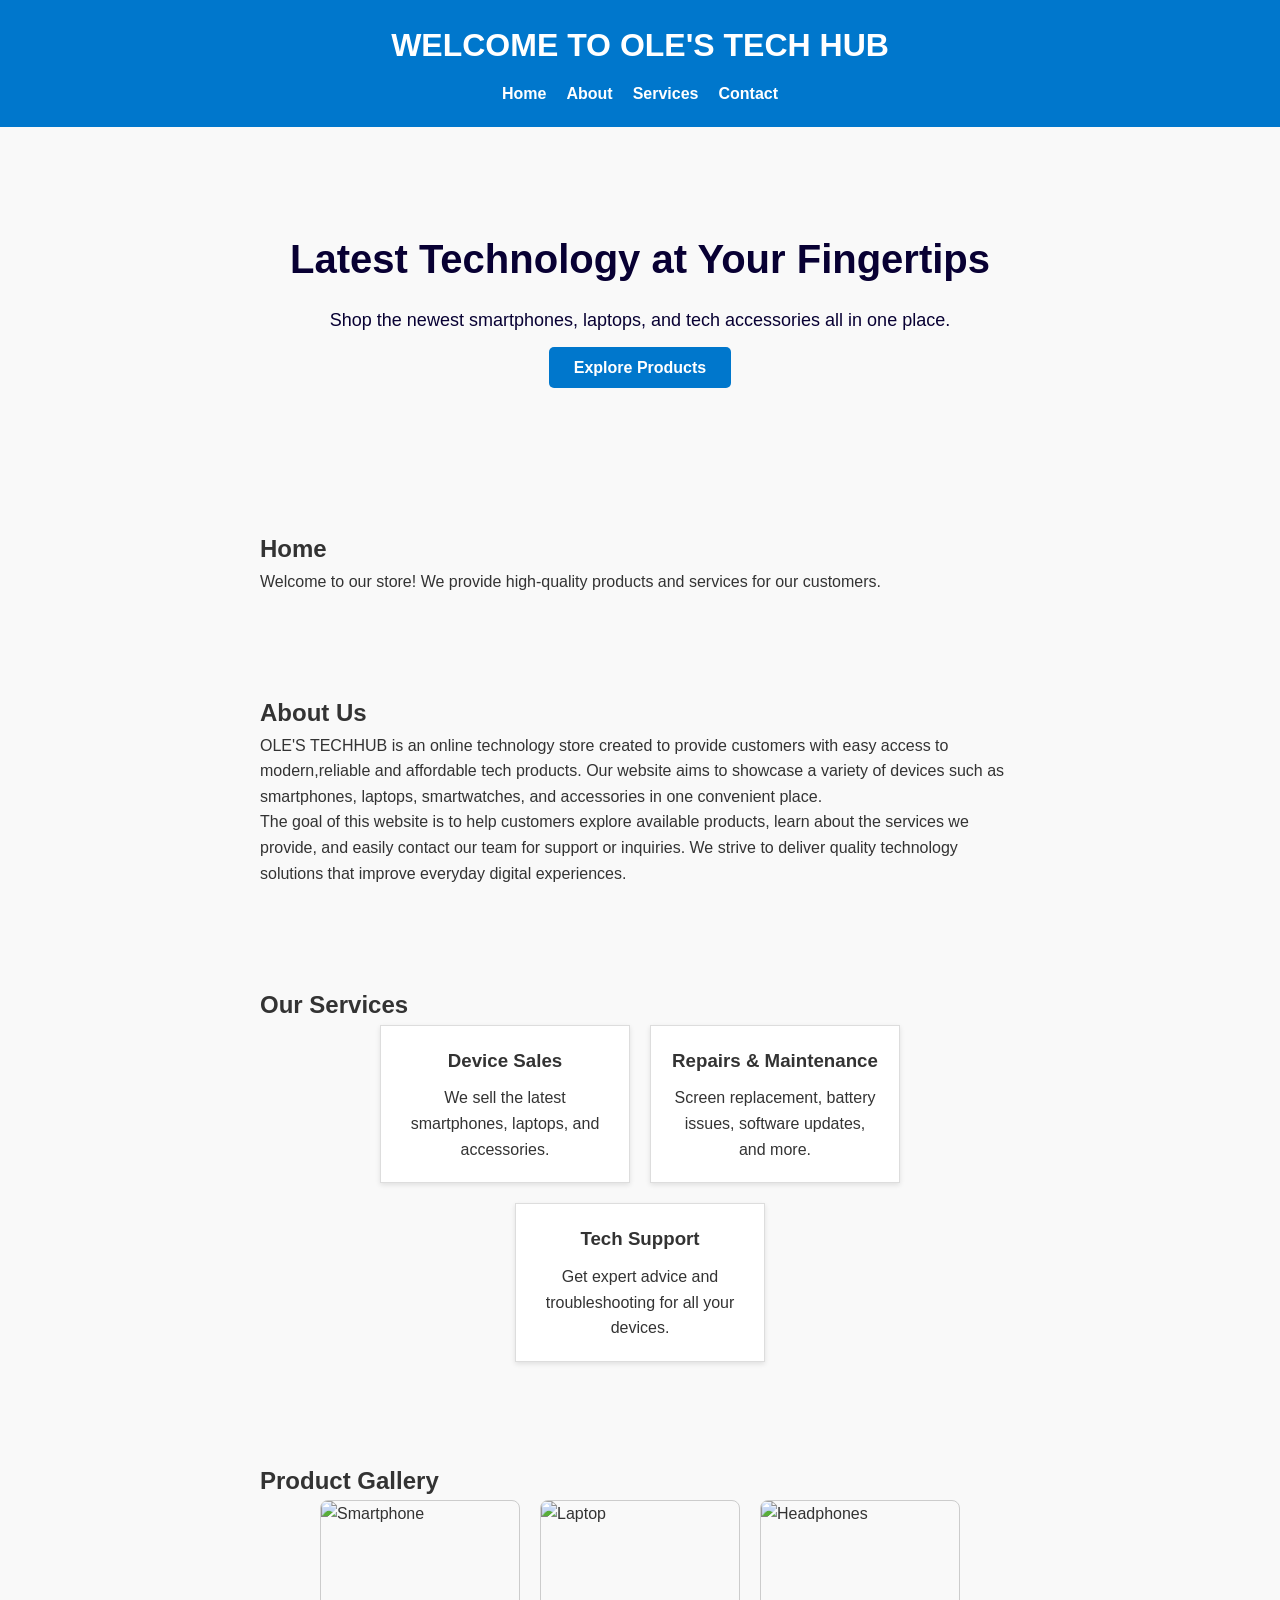
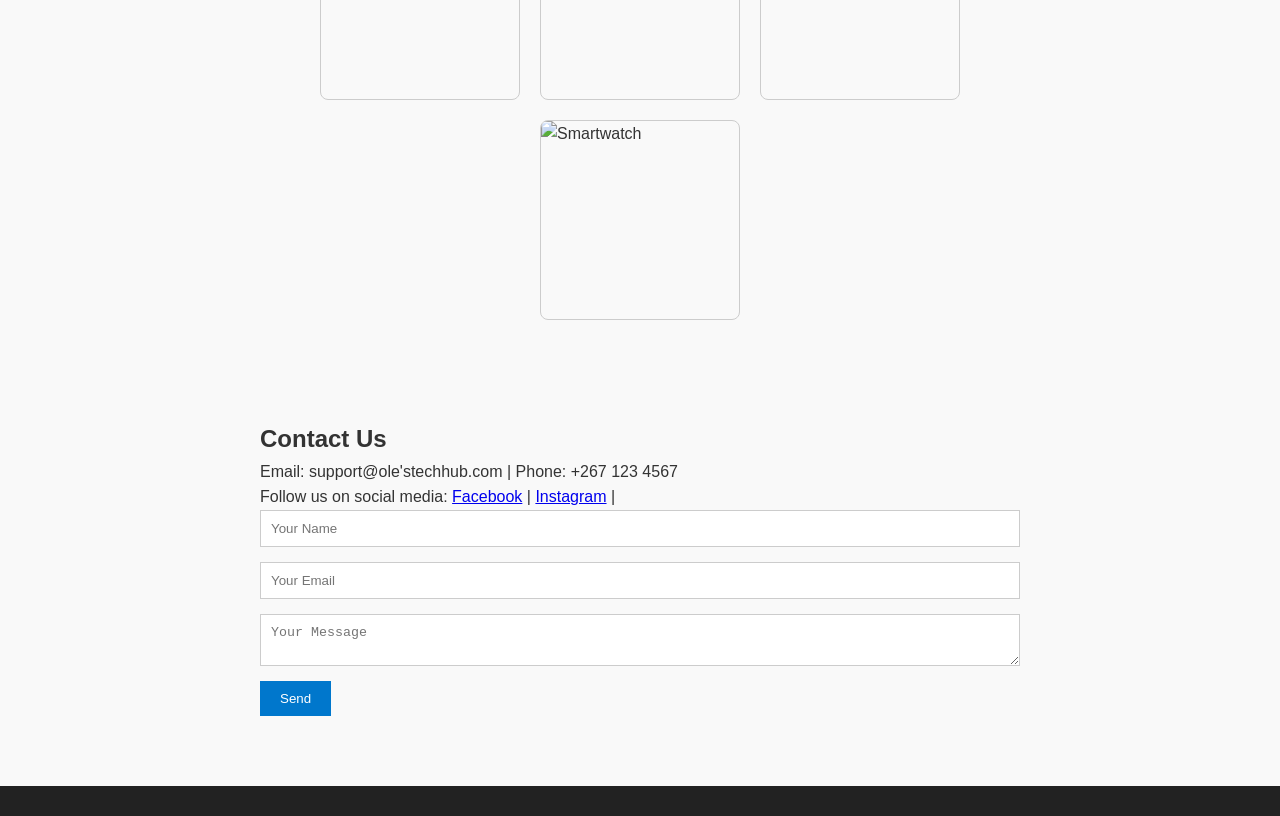
==== index.html @ 0f8bcf1a "Add files via upload" ====
<!DOCTYPE html>
<html lang="en">
<head>
    <meta charset="UTF-8">
    <meta name="viewport" content="width=device-width, initial-scale=1.0">
    <title>OLE'S TECH HUB</title>
    <link rel="stylesheet" href="style.css">
</head>
<body>
    <!-- Header -->
    <header>
        <h1>WELCOME TO OLE'S TECH HUB</h1>
        <nav>
            <ul>
                <li><a href="#home">Home</a></li>
                <li><a href="#about">About</a></li>
                <li><a href="#services">Services</a></li>
                <li><a href="#contact">Contact</a></li>
            </ul>
        </nav>
    </header>

    <section class="hero">
    <h2>Latest Technology at Your Fingertips</h2>
    <p>Shop the newest smartphones, laptops, and tech accessories all in one place.</p>
    <a href="#services" class="hero-button">Explore Products</a>
</section>

    <!-- Home Section -->
    <section id="home">
        <h2>Home</h2>
        <p>Welcome to our store! We provide high-quality products and services for our customers.</p>
    </section>

    <!-- About Section -->
        <p><section id="about">
    <h2>About Us</h2>
    <p>
        OLE'S TECHHUB is an online technology store created to provide customers with easy access to modern,reliable and affordable tech products.
        Our website aims to showcase a variety of devices such as smartphones, laptops, smartwatches, and accessories in one convenient place.
    </p>

    <p>
        The goal of this website is to help customers explore available products, learn about the services we provide, and easily contact
        our team for support or inquiries. We strive to deliver quality technology solutions that improve everyday digital experiences.
    </p>
</section></p>
    </section>

    <!-- Services Section -->
    <section id="services">
    <h2>Our Services</h2>
    <div class="services-container">
        <div class="service-card">
            <h3>Device Sales</h3>
            <p>We sell the latest smartphones, laptops, and accessories.</p>
        </div>
        <div class="service-card">
            <h3>Repairs & Maintenance</h3>
            <p>Screen replacement, battery issues, software updates, and more.</p>
        </div>
        <div class="service-card">
            <h3>Tech Support</h3>
            <p>Get expert advice and troubleshooting for all your devices.</p>
        </div>
    </div>
</section>

<section id="gallery">
    <h2>Product Gallery</h2>
    <div class="gallery-container">
        <img src="https://www.mobiledokan.com/media/apple-iphone-16-ultramarine-official-image.webp" alt="Smartphone">
        <img src="https://5.imimg.com/data5/IJ/RP/MY-42341821/apple-macbookpro-500x500.jpg" alt="Laptop">
        <img src="https://cdn-prd-02.pnp.co.za/sys-master/images/he0/h37/11004045918238/silo-product-image-v2-03Nov2022-180146-6009545403806-Straight_on-70128-3619_400Wx400H" alt="Headphones">
        <img src="https://5.imimg.com/data5/DF/AR/MY-28053121/digital-t-mobile-watch-phone-500x500.jpg" alt="Smartwatch">
    </div>
</section>
        
        
        

    <!-- Contact Section -->
    <section id="contact">
    <h2>Contact Us</h2>
    <p>Email: support@ole'stechhub.com | Phone: +267 123 4567</p>
    <p>Follow us on social media: 
        <a href="#">Facebook</a> | 
        <a href="#">Instagram</a> | 
        
    </p>
    <form action="#">
        <input type="text" placeholder="Your Name" required>
        <input type="email" placeholder="Your Email" required>
        <textarea placeholder="Your Message" required></textarea>
        <button type="submit">Send</button>
    </form>
</section>
    

    <!-- Footer -->
    <footer>
        
</html>
---- style.css ----
/* Reset default browser styles */
* {
    margin: 0;
    padding: 0;
    box-sizing: border-box;
}

/* Body styling */
body {
    font-family: Arial, sans-serif;
    line-height: 1.6;
    background-color: #f9f9f9;
    color: #333;
}

/* Header styling */
header {
    background-color: #0077cc; /* Blue header */
    color: white;
    text-align: center;
    padding: 20px 0;
}

nav ul {
    list-style: none;
    display: flex;
    justify-content: center;
    gap: 20px;
    margin-top: 10px;
}

nav ul li a {
    color: white;
    text-decoration: none;
    font-weight: bold;
}

nav ul li a:hover {
    text-decoration: underline;
}

/* Sections styling */
section {
    padding: 50px 20px;
    max-width: 800px;
    margin: auto;
}

/* Contact Form styling */
form input, form textarea {
    display: block;
    width: 100%;
    padding: 10px;
    margin-bottom: 15px;
    border: 1px solid #ccc;
}

form button {
    padding: 10px 20px;
    background-color: #0077cc;
    color: white;
    border: none;
    cursor: pointer;
}

form button:hover {
    background-color: #005fa3;
}

/* Footer styling */
footer {
    background-color: #222;
    color: white;
    text-align: center;
    padding: 15px 0;
    margin-top: 20px;
}

/* Services Section */
.services-container {
    display: flex;
    flex-wrap: wrap;
    gap: 20px;
    justify-content: center;
}

.service-card {
    background-color: #fff;
    padding: 20px;
    border: 1px solid #ddd;
    width: 250px;
    text-align: center;
    box-shadow: 0 2px 5px rgba(0,0,0,0.1);
}

.service-card h3 {
    margin-bottom: 10px;
}

/* Gallery Section */
.gallery-container {
    display: flex;
    flex-wrap: wrap;
    gap: 20px;
    justify-content: center;
}

.gallery-container img {
    width: 200px;
    height: 200px;
    object-fit: cover;
    border-radius: 8px;
    border: 1px solid #ccc;
}

/* Responsive Design for Tablets and Phones */
@media (max-width: 768px) {

    nav ul {
        flex-direction: column;
        gap: 10px;
    }

    .services-container {
        flex-direction: column;
        align-items: center;
    }

    .gallery-container {
        flex-direction: column;
        align-items: center;
    }

    section {
        padding: 30px 15px;
    }

}

/* Hero Section */

.hero {
    background-image: url("https://via.placeholder.com/1200x400?text=Tech+Store+Banner");
    background-size: cover;
    background-position: center;
    color: rgb(8, 0, 51);
    text-align: center;
    padding: 100px 20px;
}

.hero h2 {
    font-size: 40px;
    margin-bottom: 15px;
}

.hero p {
    font-size: 18px;
    margin-bottom: 20px;
}

.hero-button {
    background-color: #0077cc;
    color: white;
    padding: 12px 25px;
    text-decoration: none;
    border-radius: 5px;
    font-weight: bold;
}

.hero-button:hover {
    background-color: #005fa3;
}
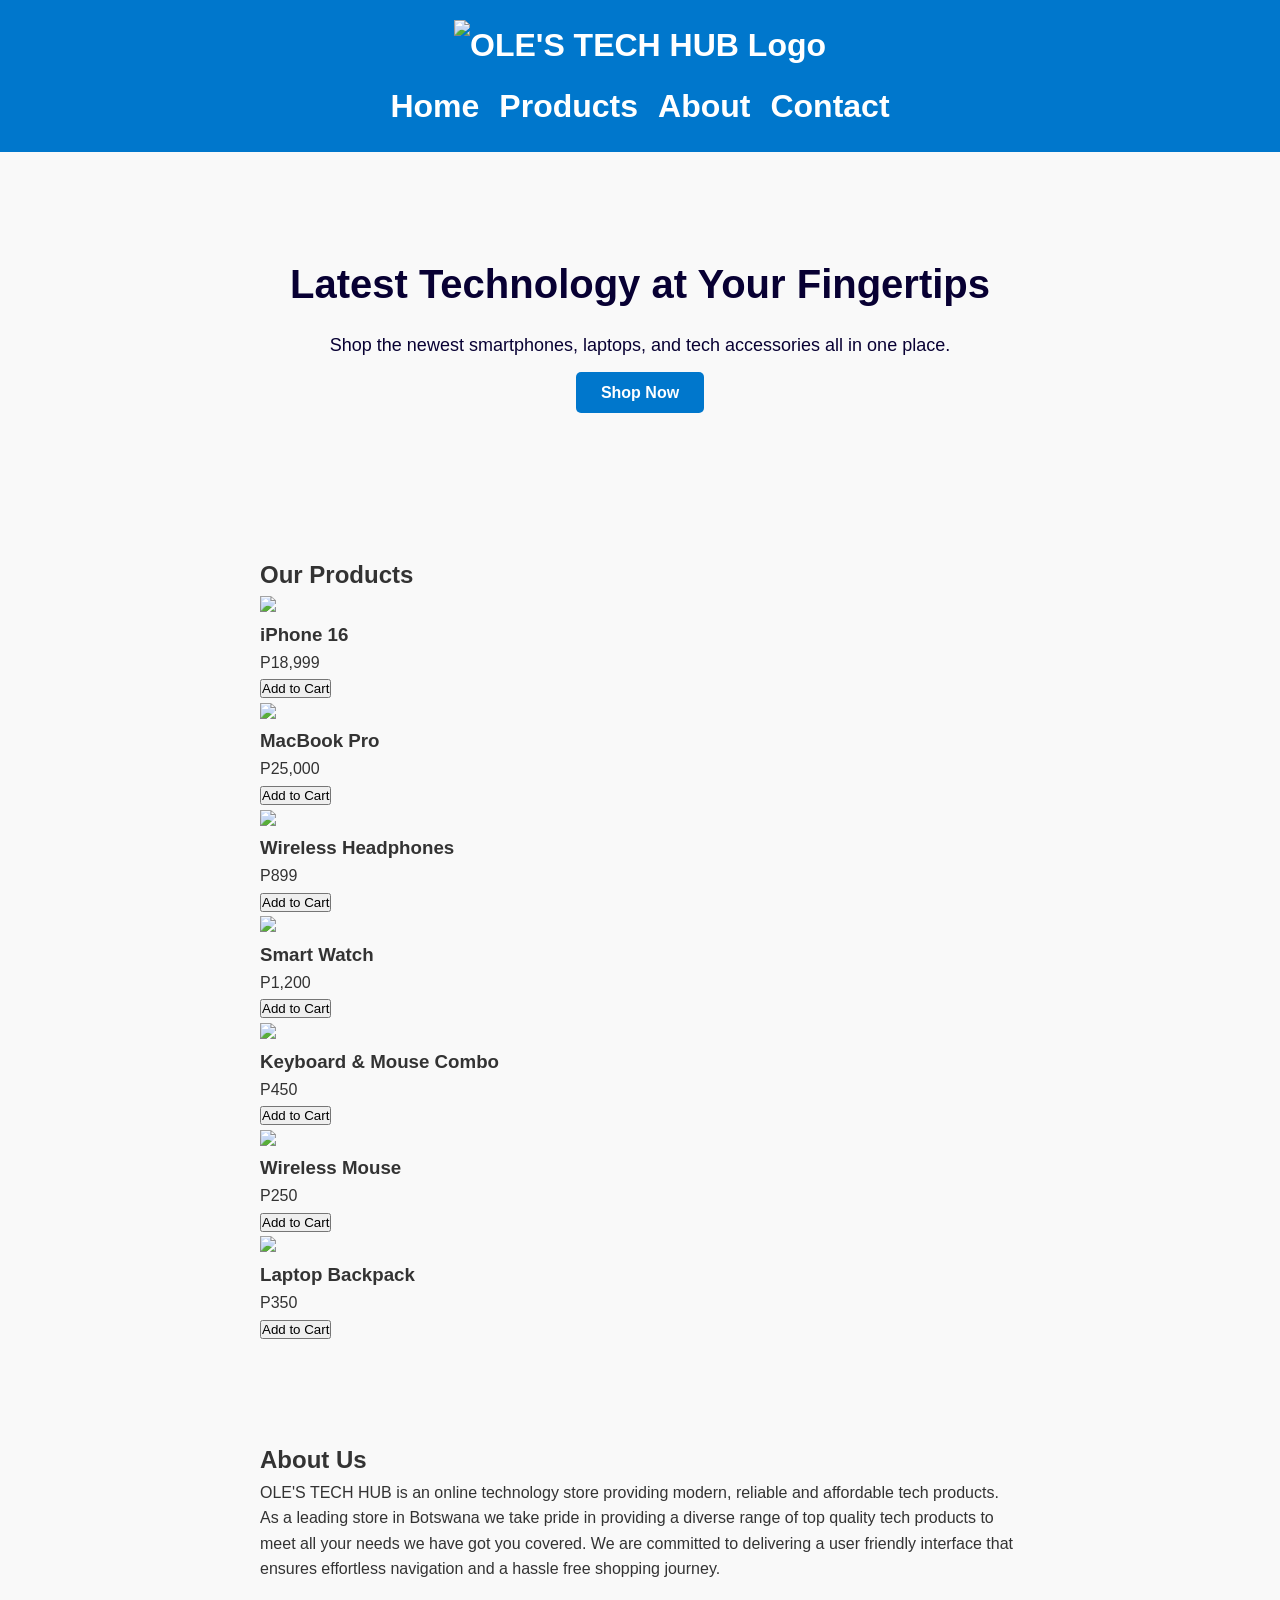
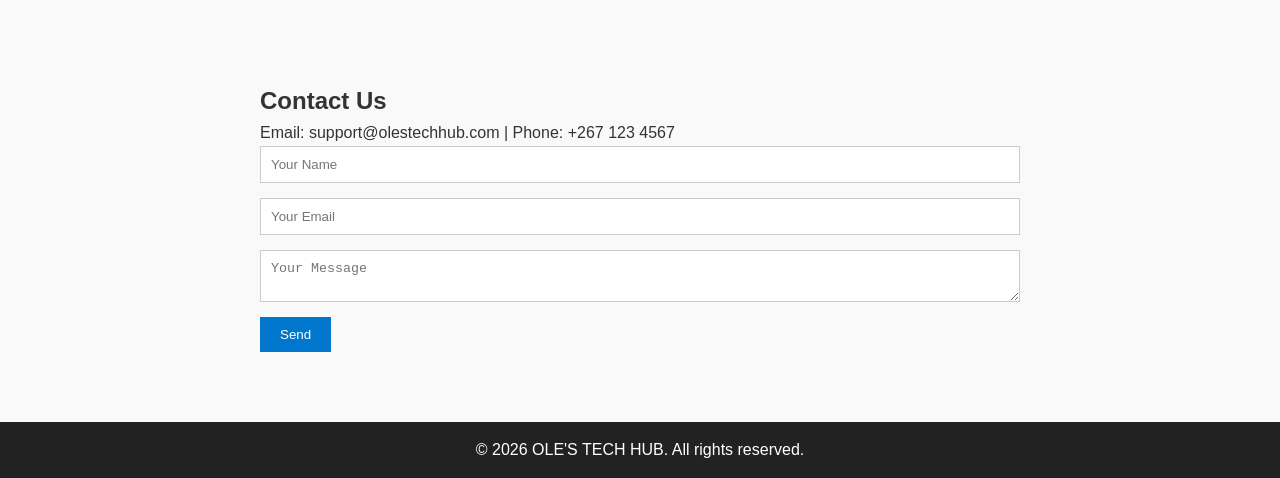
==== commit 2b84d9f6: "Update index.html" ====
--- a/index.html
+++ b/index.html
@@ -7,97 +7,125 @@
     <link rel="stylesheet" href="style.css">
 </head>
 <body>
+
     <!-- Header -->
     <header>
-        <h1>WELCOME TO OLE'S TECH HUB</h1>
+        <h1 class="logo"> 
+             <img src="Modern tech logo with glowing laptop.png" alt="OLE'S TECH HUB Logo">
+</div>
         <nav>
             <ul>
                 <li><a href="#home">Home</a></li>
+                <li><a href="#products">Products</a></li>
                 <li><a href="#about">About</a></li>
-                <li><a href="#services">Services</a></li>
                 <li><a href="#contact">Contact</a></li>
             </ul>
         </nav>
     </header>
 
+    <!-- Hero Section -->
     <section class="hero">
-    <h2>Latest Technology at Your Fingertips</h2>
-    <p>Shop the newest smartphones, laptops, and tech accessories all in one place.</p>
-    <a href="#services" class="hero-button">Explore Products</a>
-</section>
+        <h2>Latest Technology at Your Fingertips</h2>
+        <p>Shop the newest smartphones, laptops, and tech accessories all in one place.</p>
+        <a href="#products" class="hero-button">Shop Now</a>
+    </section>
 
-    <!-- Home Section -->
-    <section id="home">
-        <h2>Home</h2>
-        <p>Welcome to our store! We provide high-quality products and services for our customers.</p>
+    <!-- Products Section -->
+    <section id="products" class="products">
+        <h2>Our Products</h2>
+
+        <div class="product-grid">
+
+            <div class="card">
+                <img src="https://www.mobiledokan.com/media/apple-iphone-16-ultramarine-official-image.webp">
+                <h3>iPhone 16</h3>
+                <p>P18,999</p>
+                <button>Add to Cart</button>
+            </div>
+
+            <div class="card">
+                <img src="https://5.imimg.com/data5/IJ/RP/MY-42341821/apple-macbookpro-500x500.jpg">
+                <h3>MacBook Pro</h3>
+                <p>P25,000</p>
+                <button>Add to Cart</button>
+            </div>
+
+            <div class="card">
+                <img src="https://cdn-prd-02.pnp.co.za/sys-master/images/he0/h37/11004045918238/silo-product-image-v2-03Nov2022-180146-6009545403806-Straight_on-70128-3619_400Wx400H">
+                <h3>Wireless Headphones</h3>
+                <p>P899</p>
+                <button>Add to Cart</button>
+            </div>
+
+            <div class="card">
+                <img src="https://5.imimg.com/data5/DF/AR/MY-28053121/digital-t-mobile-watch-phone-500x500.jpg">
+                <h3>Smart Watch</h3>
+                <p>P1,200</p>
+                <button>Add to Cart</button>
+            </div>
+
+            <div class="card">
+                <img src="https://media.takealot.com/covers_images/e68c5ccdefc74576a70eb55494b8089e/s-zoom.file">
+                <h3>Keyboard & Mouse Combo</h3>
+                <p>P450</p>
+                <button>Add to Cart</button>
+            </div>
+
+            <div class="card">
+                <img src="https://intelligence.ma/165-large_default/lenovo-essential-compact-wireless-mouse.jpg">
+                <h3>Wireless Mouse</h3>
+                <p>P250</p>
+                <button>Add to Cart</button>
+            </div>
+
+            <div class="card">
+                <img src="https://www.calitta.com/13098-thickbox_default/notebook-backpack-with-free-shipping.jpg">
+                <h3>Laptop Backpack</h3>
+                <p>P350</p>
+                <button>Add to Cart</button>
+            </div>
+
+        </div>
     </section>
 
     <!-- About Section -->
-        <p><section id="about">
-    <h2>About Us</h2>
-    <p>
-        OLE'S TECHHUB is an online technology store created to provide customers with easy access to modern,reliable and affordable tech products.
-        Our website aims to showcase a variety of devices such as smartphones, laptops, smartwatches, and accessories in one convenient place.
-    </p>
+    <section id="about">
+        <h2>About Us</h2>
+        <p>
+            OLE'S TECH HUB is an online technology store providing modern, reliable and affordable tech products. As a leading store in Botswana we take pride in providing a diverse range of top quality tech products to meet all your needs we have got you covered.
 
-    <p>
-        The goal of this website is to help customers explore available products, learn about the services we provide, and easily contact
-        our team for support or inquiries. We strive to deliver quality technology solutions that improve everyday digital experiences.
-    </p>
-</section></p>
+            We are committed to delivering a user friendly interface that ensures effortless navigation and a hassle free shopping journey.
+        </p>
     </section>
-
-    <!-- Services Section -->
-    <section id="services">
-    <h2>Our Services</h2>
-    <div class="services-container">
-        <div class="service-card">
-            <h3>Device Sales</h3>
-            <p>We sell the latest smartphones, laptops, and accessories.</p>
-        </div>
-        <div class="service-card">
-            <h3>Repairs & Maintenance</h3>
-            <p>Screen replacement, battery issues, software updates, and more.</p>
-        </div>
-        <div class="service-card">
-            <h3>Tech Support</h3>
-            <p>Get expert advice and troubleshooting for all your devices.</p>
-        </div>
-    </div>
-</section>
-
-<section id="gallery">
-    <h2>Product Gallery</h2>
-    <div class="gallery-container">
-        <img src="https://www.mobiledokan.com/media/apple-iphone-16-ultramarine-official-image.webp" alt="Smartphone">
-        <img src="https://5.imimg.com/data5/IJ/RP/MY-42341821/apple-macbookpro-500x500.jpg" alt="Laptop">
-        <img src="https://cdn-prd-02.pnp.co.za/sys-master/images/he0/h37/11004045918238/silo-product-image-v2-03Nov2022-180146-6009545403806-Straight_on-70128-3619_400Wx400H" alt="Headphones">
-        <img src="https://5.imimg.com/data5/DF/AR/MY-28053121/digital-t-mobile-watch-phone-500x500.jpg" alt="Smartwatch">
-    </div>
-</section>
-        
-        
-        
 
     <!-- Contact Section -->
     <section id="contact">
-    <h2>Contact Us</h2>
-    <p>Email: support@ole'stechhub.com | Phone: +267 123 4567</p>
-    <p>Follow us on social media: 
-        <a href="#">Facebook</a> | 
-        <a href="#">Instagram</a> | 
-        
-    </p>
-    <form action="#">
-        <input type="text" placeholder="Your Name" required>
-        <input type="email" placeholder="Your Email" required>
-        <textarea placeholder="Your Message" required></textarea>
-        <button type="submit">Send</button>
-    </form>
-</section>
-    
+        <h2>Contact Us</h2>
+        <p>Email: support@olestechhub.com | Phone: +267 123 4567</p>
+
+        <form>
+            <input type="text" placeholder="Your Name" required>
+            <input type="email" placeholder="Your Email" required>
+            <textarea placeholder="Your Message" required></textarea>
+            <button type="submit">Send</button>
+        </form>
+    </section>
 
     <!-- Footer -->
     <footer>
-        
-</html>+        <p>© 2026 OLE'S TECH HUB. All rights reserved.</p>
+    </footer>
+
+    <!-- Simple Cart Script -->
+    <script>
+        const buttons = document.querySelectorAll(".card button");
+
+        buttons.forEach(button => {
+            button.addEventListener("click", () => {
+                alert("Product added to cart!");
+            });
+        });
+    </script>
+
+</body>
+</html>
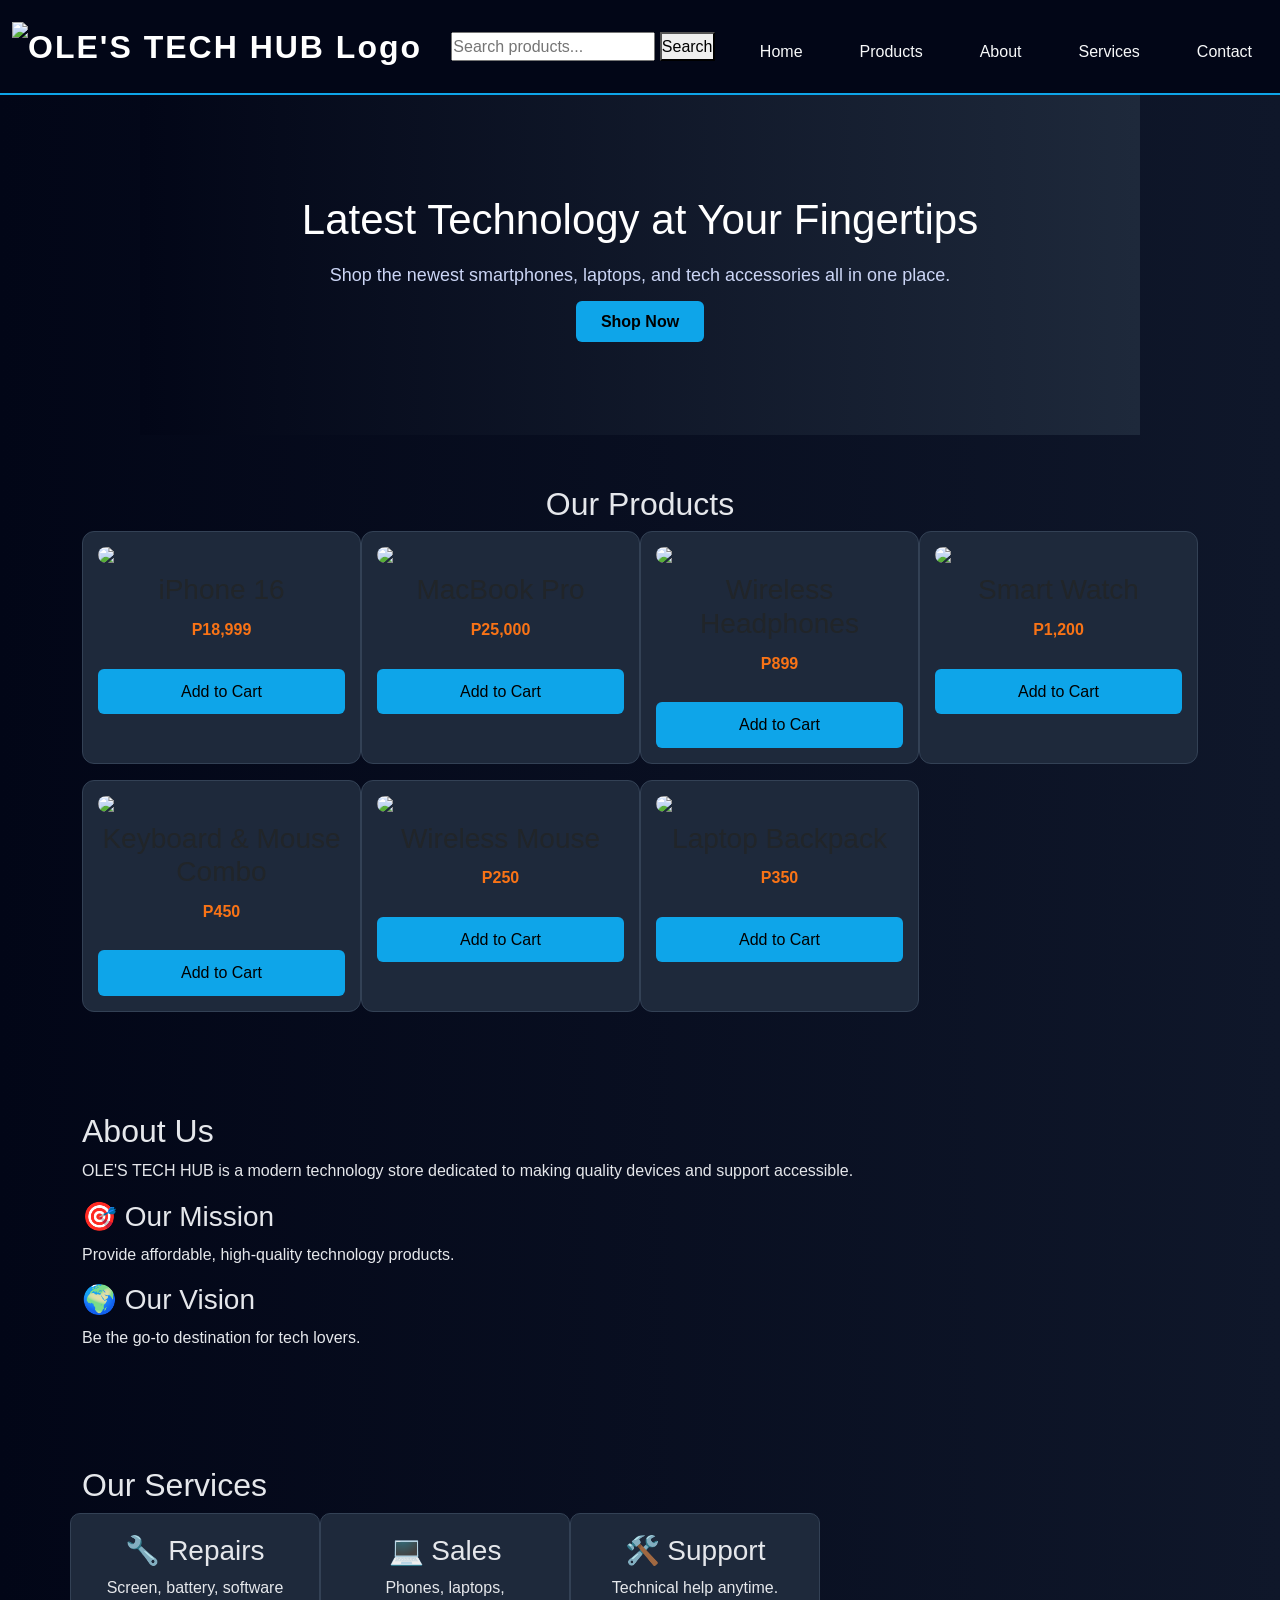
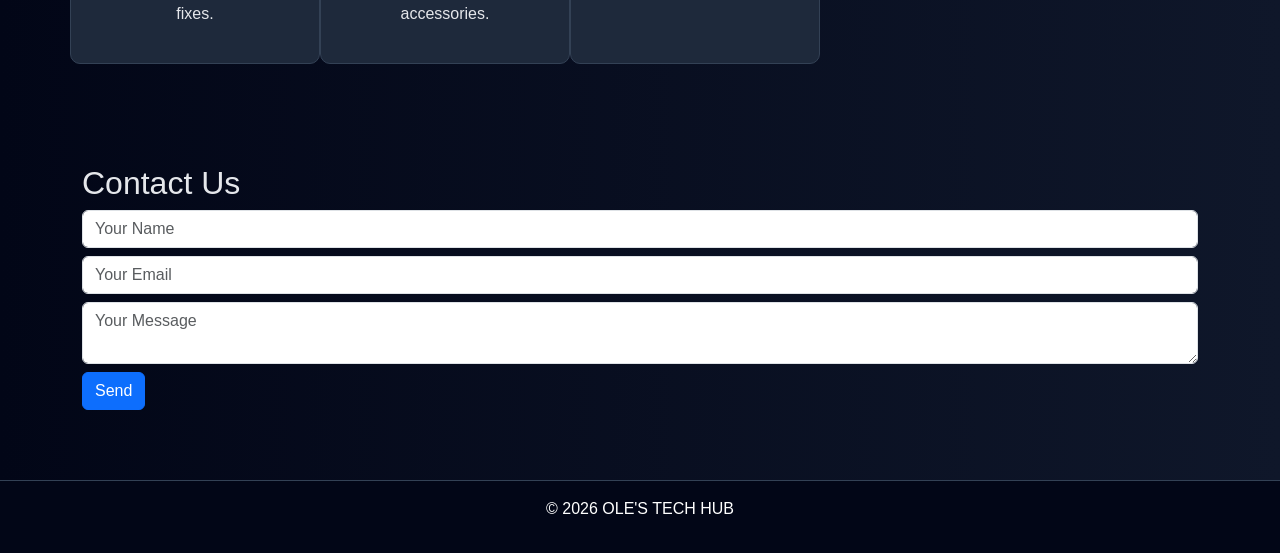
==== commit 737165dd: "index.html" ====
--- a/index.html
+++ b/index.html
@@ -4,128 +4,182 @@
     <meta charset="UTF-8">
     <meta name="viewport" content="width=device-width, initial-scale=1.0">
     <title>OLE'S TECH HUB</title>
+
+    <!-- Bootstrap CSS -->
+    <link href="https://cdn.jsdelivr.net/npm/bootstrap@5.3.0/dist/css/bootstrap.min.css" rel="stylesheet">
+
     <link rel="stylesheet" href="style.css">
 </head>
+
 <body>
 
-    <!-- Header -->
-    <header>
-        <h1 class="logo"> 
-             <img src="Modern tech logo with glowing laptop.png" alt="OLE'S TECH HUB Logo">
-</div>
+<header id="home" class="container-fluid">
+
+    <div class="d-flex flex-wrap align-items-center justify-content-between">
+
+        <!-- Logo -->
+        <div class="logo">
+            <img src="images/logo.png" alt="OLE'S TECH HUB Logo">
+        </div>
+
+        <!-- Search -->
+        <div class="search-container flex-grow-1 mx-3">
+            <input type="text" id="searchInput" placeholder="Search products..." />
+            <button onclick="searchSite()">Search</button>
+        </div>
+
+        <!-- Nav -->
         <nav>
-            <ul>
-                <li><a href="#home">Home</a></li>
-                <li><a href="#products">Products</a></li>
-                <li><a href="#about">About</a></li>
-                <li><a href="#contact">Contact</a></li>
+            <ul class="nav flex-wrap justify-content-center">
+                <li class="nav-item"><a class="nav-link text-light" href="#home">Home</a></li>
+                <li class="nav-item"><a class="nav-link text-light" href="#products">Products</a></li>
+                <li class="nav-item"><a class="nav-link text-light" href="#about">About</a></li>
+                <li class="nav-item"><a class="nav-link text-light" href="#services">Services</a></li>
+                <li class="nav-item"><a class="nav-link text-light" href="#contact">Contact</a></li>
             </ul>
         </nav>
-    </header>
 
-    <!-- Hero Section -->
-    <section class="hero">
-        <h2>Latest Technology at Your Fingertips</h2>
-        <p>Shop the newest smartphones, laptops, and tech accessories all in one place.</p>
-        <a href="#products" class="hero-button">Shop Now</a>
-    </section>
+    </div>
 
-    <!-- Products Section -->
-    <section id="products" class="products">
-        <h2>Our Products</h2>
+</header>
 
-        <div class="product-grid">
+<!-- Hero -->
+<section class="hero text-center">
+    <h2>Latest Technology at Your Fingertips</h2>
+    <p>Shop the newest smartphones, laptops, and tech accessories all in one place.</p>
+    <a href="#products" class="hero-button">Shop Now</a>
+</section>
 
-            <div class="card">
-                <img src="https://www.mobiledokan.com/media/apple-iphone-16-ultramarine-official-image.webp">
-                <h3>iPhone 16</h3>
-                <p>P18,999</p>
-                <button>Add to Cart</button>
-            </div>
+<!-- Products -->
+<section id="products" class="products container">
 
-            <div class="card">
-                <img src="https://5.imimg.com/data5/IJ/RP/MY-42341821/apple-macbookpro-500x500.jpg">
-                <h3>MacBook Pro</h3>
-                <p>P25,000</p>
-                <button>Add to Cart</button>
-            </div>
+    <h2 class="text-center">Our Products</h2>
 
-            <div class="card">
-                <img src="https://cdn-prd-02.pnp.co.za/sys-master/images/he0/h37/11004045918238/silo-product-image-v2-03Nov2022-180146-6009545403806-Straight_on-70128-3619_400Wx400H">
-                <h3>Wireless Headphones</h3>
-                <p>P899</p>
-                <button>Add to Cart</button>
-            </div>
+    <div class="row g-3">
 
-            <div class="card">
-                <img src="https://5.imimg.com/data5/DF/AR/MY-28053121/digital-t-mobile-watch-phone-500x500.jpg">
-                <h3>Smart Watch</h3>
-                <p>P1,200</p>
-                <button>Add to Cart</button>
-            </div>
+        <div class="col-12 col-sm-6 col-md-4 col-lg-3 card searchable">
+            <img src="https://www.mobiledokan.com/media/apple-iphone-16-ultramarine-official-image.webp">
+            <h3>iPhone 16</h3>
+            <p>P18,999</p>
+            <button>Add to Cart</button>
+        </div>
 
-            <div class="card">
-                <img src="https://media.takealot.com/covers_images/e68c5ccdefc74576a70eb55494b8089e/s-zoom.file">
-                <h3>Keyboard & Mouse Combo</h3>
-                <p>P450</p>
-                <button>Add to Cart</button>
-            </div>
+        <div class="col-12 col-sm-6 col-md-4 col-lg-3 card searchable">
+            <img src="https://5.imimg.com/data5/IJ/RP/MY-42341821/apple-macbookpro-500x500.jpg">
+            <h3>MacBook Pro</h3>
+            <p>P25,000</p>
+            <button>Add to Cart</button>
+        </div>
 
-            <div class="card">
-                <img src="https://intelligence.ma/165-large_default/lenovo-essential-compact-wireless-mouse.jpg">
-                <h3>Wireless Mouse</h3>
-                <p>P250</p>
-                <button>Add to Cart</button>
-            </div>
+        <div class="col-12 col-sm-6 col-md-4 col-lg-3 card searchable">
+            <img src="https://cdn-prd-02.pnp.co.za/sys-master/images/he0/h37/11004045918238/silo-product-image-v2-03Nov2022-180146-6009545403806-Straight_on-70128-3619_400Wx400H">
+            <h3>Wireless Headphones</h3>
+            <p>P899</p>
+            <button>Add to Cart</button>
+        </div>
 
-            <div class="card">
-                <img src="https://www.calitta.com/13098-thickbox_default/notebook-backpack-with-free-shipping.jpg">
-                <h3>Laptop Backpack</h3>
-                <p>P350</p>
-                <button>Add to Cart</button>
-            </div>
+        <div class="col-12 col-sm-6 col-md-4 col-lg-3 card searchable">
+            <img src="https://5.imimg.com/data5/DF/AR/MY-28053121/digital-t-mobile-watch-phone-500x500.jpg">
+            <h3>Smart Watch</h3>
+            <p>P1,200</p>
+            <button>Add to Cart</button>
+        </div>
 
+        <div class="col-12 col-sm-6 col-md-4 col-lg-3 card searchable">
+            <img src="https://media.takealot.com/covers_images/e68c5ccdefc74576a70eb55494b8089e/s-zoom.file">
+            <h3>Keyboard & Mouse Combo</h3>
+            <p>P450</p>
+            <button>Add to Cart</button>
         </div>
-    </section>
 
-    <!-- About Section -->
-    <section id="about">
-        <h2>About Us</h2>
-        <p>
-            OLE'S TECH HUB is an online technology store providing modern, reliable and affordable tech products. As a leading store in Botswana we take pride in providing a diverse range of top quality tech products to meet all your needs we have got you covered.
+        <div class="col-12 col-sm-6 col-md-4 col-lg-3 card searchable">
+            <img src="https://intelligence.ma/165-large_default/lenovo-essential-compact-wireless-mouse.jpg">
+            <h3>Wireless Mouse</h3>
+            <p>P250</p>
+            <button>Add to Cart</button>
+        </div>
 
-            We are committed to delivering a user friendly interface that ensures effortless navigation and a hassle free shopping journey.
-        </p>
-    </section>
+        <div class="col-12 col-sm-6 col-md-4 col-lg-3 card searchable">
+            <img src="https://www.calitta.com/13098-thickbox_default/notebook-backpack-with-free-shipping.jpg">
+            <h3>Laptop Backpack</h3>
+            <p>P350</p>
+            <button>Add to Cart</button>
+        </div>
 
-    <!-- Contact Section -->
-    <section id="contact">
-        <h2>Contact Us</h2>
-        <p>Email: support@olestechhub.com | Phone: +267 123 4567</p>
+    </div>
+</section>
 
-        <form>
-            <input type="text" placeholder="Your Name" required>
-            <input type="email" placeholder="Your Email" required>
-            <textarea placeholder="Your Message" required></textarea>
-            <button type="submit">Send</button>
-        </form>
-    </section>
+<!-- About -->
+<section id="about" class="container">
+    <h2>About Us</h2>
 
-    <!-- Footer -->
-    <footer>
-        <p>© 2026 OLE'S TECH HUB. All rights reserved.</p>
-    </footer>
+    <p>OLE'S TECH HUB is a modern technology store dedicated to making quality devices and support accessible.</p>
 
-    <!-- Simple Cart Script -->
-    <script>
-        const buttons = document.querySelectorAll(".card button");
+    <h3>🎯 Our Mission</h3>
+    <p>Provide affordable, high-quality technology products.</p>
 
-        buttons.forEach(button => {
-            button.addEventListener("click", () => {
-                alert("Product added to cart!");
-            });
-        });
-    </script>
+    <h3>🌍 Our Vision</h3>
+    <p>Be the go-to destination for tech lovers.</p>
+</section>
+
+<!-- Services -->
+<section id="services" class="container">
+    <h2>Our Services</h2>
+
+    <div class="row text-center">
+
+        <div class="col-md-4 service-card">
+            <h3>🔧 Repairs</h3>
+            <p>Screen, battery, software fixes.</p>
+        </div>
+
+        <div class="col-md-4 service-card">
+            <h3>💻 Sales</h3>
+            <p>Phones, laptops, accessories.</p>
+        </div>
+
+        <div class="col-md-4 service-card">
+            <h3>🛠️ Support</h3>
+            <p>Technical help anytime.</p>
+        </div>
+
+    </div>
+</section>
+
+<!-- Contact -->
+<section id="contact" class="container">
+    <h2>Contact Us</h2>
+
+    <form>
+        <input type="text" placeholder="Your Name" class="form-control mb-2">
+        <input type="email" placeholder="Your Email" class="form-control mb-2">
+        <textarea placeholder="Your Message" class="form-control mb-2"></textarea>
+        <button type="submit" class="btn btn-primary">Send</button>
+    </form>
+</section>
+
+<!-- Footer -->
+<footer class="footer text-center">
+
+    <p>© 2026 OLE'S TECH HUB</p>
+
+</footer>
+
+<!-- Scripts -->
+<script>
+function searchSite() {
+    let input = document.getElementById("searchInput").value.toLowerCase();
+    let items = document.querySelectorAll(".searchable");
+
+    items.forEach(item => {
+        item.style.display = item.innerText.toLowerCase().includes(input)
+            ? ""
+            : "none";
+    });
+}
+</script>
+
+<script src="https://cdn.jsdelivr.net/npm/bootstrap@5.3.0/dist/js/bootstrap.bundle.min.js"></script>
 
 </body>
 </html>
--- a/style.css
+++ b/style.css
@@ -1,119 +1,217 @@
-/* Reset default browser styles */
+/* Reset */
 * {
     margin: 0;
     padding: 0;
     box-sizing: border-box;
 }
 
-/* Body styling */
+/* Body */
 body {
     font-family: Arial, sans-serif;
     line-height: 1.6;
-    background-color: #f9f9f9;
-    color: #333;
-}
-
-/* Header styling */
+    background: linear-gradient(to right, #020617, #0f172a);
+    color: #e5e7eb;
+}
+
+/* Header */
 header {
-    background-color: #0077cc; /* Blue header */
+    background-color: #020617;
     color: white;
     text-align: center;
     padding: 20px 0;
-}
-
+    border-bottom: 2px solid #0ea5e9;
+}
+
+/* Logo */
+.logo {
+    font-size: 32px;
+    font-weight: bold;
+    letter-spacing: 2px;
+}
+
+/* Navbar */
 nav ul {
     list-style: none;
     display: flex;
     justify-content: center;
-    gap: 20px;
+    gap: 25px;
     margin-top: 10px;
 }
 
 nav ul li a {
-    color: white;
+    color: #e5e7eb;
     text-decoration: none;
     font-weight: bold;
+    transition: 0.3s;
 }
 
 nav ul li a:hover {
-    text-decoration: underline;
-}
-
-/* Sections styling */
+    color: #0ea5e9;
+}
+
+/* Sections */
 section {
     padding: 50px 20px;
-    max-width: 800px;
+    max-width: 1000px;
     margin: auto;
 }
 
-/* Contact Form styling */
+/* Hero Section */
+.hero {
+    background: linear-gradient(to right, #020617, #1e293b);
+    text-align: center;
+    padding: 100px 20px;
+    color: white;
+}
+
+.hero h2 {
+    font-size: 42px;
+    margin-bottom: 15px;
+}
+
+.hero p {
+    font-size: 18px;
+    margin-bottom: 20px;
+    color: #cbd5f5;
+}
+
+.hero-button {
+    background-color: #0ea5e9;
+    color: black;
+    padding: 12px 25px;
+    text-decoration: none;
+    border-radius: 6px;
+    font-weight: bold;
+    transition: 0.3s;
+}
+
+.hero-button:hover {
+    background-color: #f97316; /* carrot orange */
+    color: white;
+}
+
+/* Products */
+.products {
+    padding: 50px 20px;
+    text-align: center;
+}
+
+.product-grid {
+    display: grid;
+    grid-template-columns: repeat(auto-fit, minmax(220px, 1fr));
+    gap: 25px;
+}
+
+.card {
+    background-color: #1e293b;
+    padding: 15px;
+    border-radius: 12px;
+    border: 1px solid #334155;
+    transition: 0.3s;
+}
+
+.card:hover {
+    transform: translateY(-8px);
+    box-shadow: 0 0 15px rgba(14,165,233,0.5);
+}
+
+.card img {
+    width: 100%;
+    border-radius: 8px;
+}
+
+.card h3 {
+    margin: 10px 0;
+}
+
+.card p {
+    color: #f97316; /* price color */
+    font-weight: bold;
+}
+
+.card button {
+    margin-top: 10px;
+    padding: 10px;
+    background-color: #0ea5e9;
+    color: black;
+    border: none;
+    border-radius: 6px;
+    cursor: pointer;
+    transition: 0.3s;
+}
+
+.card button:hover {
+    background-color: #f97316;
+    color: white;
+}
+
+/* Services */
+.services-container {
+    display: flex;
+    flex-wrap: wrap;
+    gap: 20px;
+    justify-content: center;
+}
+
+.service-card {
+    background-color: #1e293b;
+    padding: 20px;
+    border: 1px solid #334155;
+    width: 250px;
+    text-align: center;
+    border-radius: 10px;
+}
+
+/* Gallery */
+.gallery-container {
+    display: flex;
+    flex-wrap: wrap;
+    gap: 20px;
+    justify-content: center;
+}
+
+.gallery-container img {
+    width: 200px;
+    height: 200px;
+    object-fit: cover;
+    border-radius: 8px;
+    border: 1px solid #334155;
+}
+
+/* Contact Form */
 form input, form textarea {
     display: block;
     width: 100%;
     padding: 10px;
     margin-bottom: 15px;
-    border: 1px solid #ccc;
+    border: none;
+    border-radius: 5px;
 }
 
 form button {
     padding: 10px 20px;
-    background-color: #0077cc;
-    color: white;
+    background-color: #0ea5e9;
+    color: black;
     border: none;
     cursor: pointer;
 }
 
 form button:hover {
-    background-color: #005fa3;
-}
-
-/* Footer styling */
+    background-color: #f97316;
+    color: white;
+}
+
+/* Footer */
 footer {
-    background-color: #222;
+    background-color: #020617;
     color: white;
     text-align: center;
     padding: 15px 0;
     margin-top: 20px;
-}
-
-/* Services Section */
-.services-container {
-    display: flex;
-    flex-wrap: wrap;
-    gap: 20px;
-    justify-content: center;
-}
-
-.service-card {
-    background-color: #fff;
-    padding: 20px;
-    border: 1px solid #ddd;
-    width: 250px;
-    text-align: center;
-    box-shadow: 0 2px 5px rgba(0,0,0,0.1);
-}
-
-.service-card h3 {
-    margin-bottom: 10px;
-}
-
-/* Gallery Section */
-.gallery-container {
-    display: flex;
-    flex-wrap: wrap;
-    gap: 20px;
-    justify-content: center;
-}
-
-.gallery-container img {
-    width: 200px;
-    height: 200px;
-    object-fit: cover;
-    border-radius: 8px;
-    border: 1px solid #ccc;
-}
-
-/* Responsive Design for Tablets and Phones */
+    border-top: 1px solid #334155;
+}
+
+/* Responsive */
 @media (max-width: 768px) {
 
     nav ul {
@@ -134,39 +232,4 @@
     section {
         padding: 30px 15px;
     }
-
-}
-
-/* Hero Section */
-
-.hero {
-    background-image: url("https://via.placeholder.com/1200x400?text=Tech+Store+Banner");
-    background-size: cover;
-    background-position: center;
-    color: rgb(8, 0, 51);
-    text-align: center;
-    padding: 100px 20px;
-}
-
-.hero h2 {
-    font-size: 40px;
-    margin-bottom: 15px;
-}
-
-.hero p {
-    font-size: 18px;
-    margin-bottom: 20px;
-}
-
-.hero-button {
-    background-color: #0077cc;
-    color: white;
-    padding: 12px 25px;
-    text-decoration: none;
-    border-radius: 5px;
-    font-weight: bold;
-}
-
-.hero-button:hover {
-    background-color: #005fa3;
-}+}
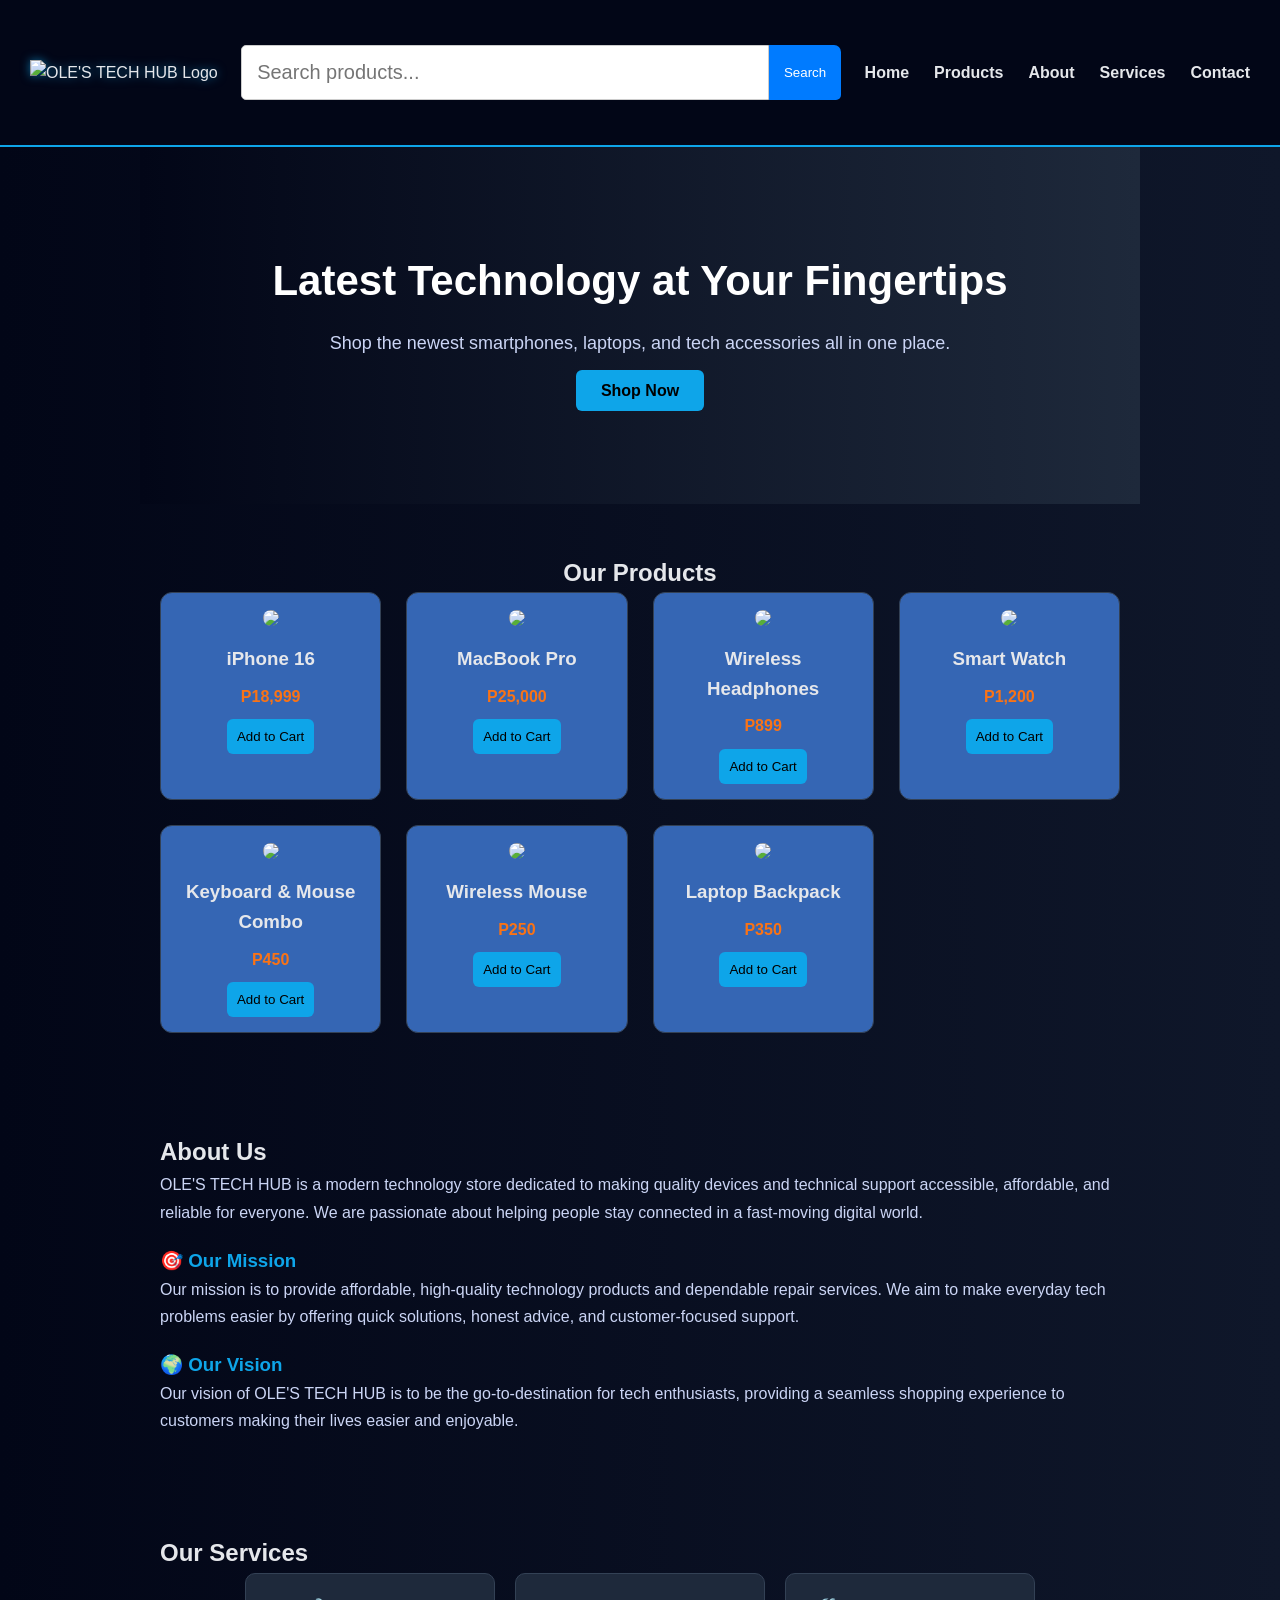
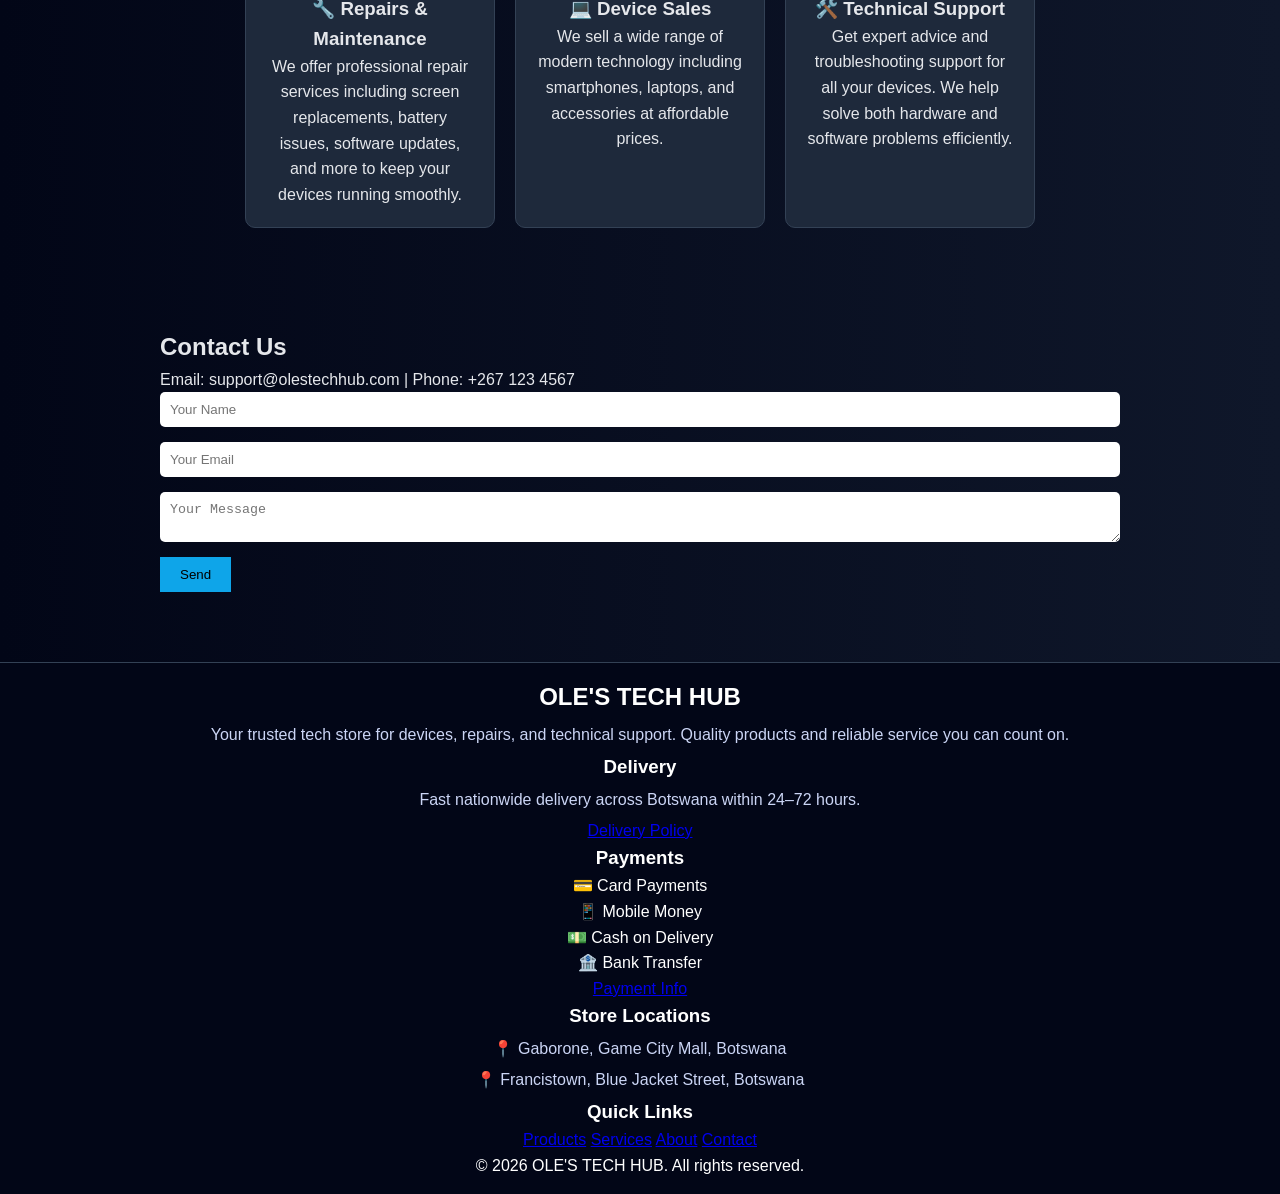
==== commit b94f970b: "Update index.html" ====
--- a/index.html
+++ b/index.html
@@ -4,182 +4,256 @@
     <meta charset="UTF-8">
     <meta name="viewport" content="width=device-width, initial-scale=1.0">
     <title>OLE'S TECH HUB</title>
-
-    <!-- Bootstrap CSS -->
-    <link href="https://cdn.jsdelivr.net/npm/bootstrap@5.3.0/dist/css/bootstrap.min.css" rel="stylesheet">
-
     <link rel="stylesheet" href="style.css">
 </head>
-
 <body>
 
-<header id="home" class="container-fluid">
-
-    <div class="d-flex flex-wrap align-items-center justify-content-between">
-
-        <!-- Logo -->
+    <!-- Header -->
+    <header>
         <div class="logo">
-            <img src="images/logo.png" alt="OLE'S TECH HUB Logo">
-        </div>
-
-        <!-- Search -->
-        <div class="search-container flex-grow-1 mx-3">
-            <input type="text" id="searchInput" placeholder="Search products..." />
-            <button onclick="searchSite()">Search</button>
-        </div>
-
-        <!-- Nav -->
+    <img src="images/logo.png" alt="OLE'S TECH HUB Logo">
+</div>
+
+<div class="search-container">
+  <input type="text" id="searchInput" placeholder="Search products..." />
+  <button onclick="searchSite()">Search</button>
+</div>
+
         <nav>
-            <ul class="nav flex-wrap justify-content-center">
-                <li class="nav-item"><a class="nav-link text-light" href="#home">Home</a></li>
-                <li class="nav-item"><a class="nav-link text-light" href="#products">Products</a></li>
-                <li class="nav-item"><a class="nav-link text-light" href="#about">About</a></li>
-                <li class="nav-item"><a class="nav-link text-light" href="#services">Services</a></li>
-                <li class="nav-item"><a class="nav-link text-light" href="#contact">Contact</a></li>
+            <ul>
+                <li><a href="#home">Home</a></li>
+                <li><a href="#products">Products</a></li>
+                <li><a href="#about">About</a></li>
+                <li><a href="#services">Services</a></li>
+                <li><a href="#contact">Contact</a></li>
             </ul>
         </nav>
+    </header>
+
+    <!-- Hero Section -->
+    <section class="hero">
+        <h2>Latest Technology at Your Fingertips</h2>
+        <p>Shop the newest smartphones, laptops, and tech accessories all in one place.</p>
+        <a href="#products" class="hero-button">Shop Now</a>
+    </section>
+
+    <!-- Products Section -->
+    <section id="products" class="products">
+        <h2>Our Products</h2>
+
+        <div class="product-grid">
+
+            <div class="card">
+                <img src="https://www.mobiledokan.com/media/apple-iphone-16-ultramarine-official-image.webp">
+                <h3>iPhone 16</h3>
+                <p>P18,999</p>
+                <button>Add to Cart</button>
+            </div>
+
+            <div class="card">
+                <img src="https://5.imimg.com/data5/IJ/RP/MY-42341821/apple-macbookpro-500x500.jpg">
+                <h3>MacBook Pro</h3>
+                <p>P25,000</p>
+                <button>Add to Cart</button>
+            </div>
+
+            <div class="card">
+                <img src="https://cdn-prd-02.pnp.co.za/sys-master/images/he0/h37/11004045918238/silo-product-image-v2-03Nov2022-180146-6009545403806-Straight_on-70128-3619_400Wx400H">
+                <h3>Wireless Headphones</h3>
+                <p>P899</p>
+                <button>Add to Cart</button>
+            </div>
+
+            <div class="card">
+                <img src="https://5.imimg.com/data5/DF/AR/MY-28053121/digital-t-mobile-watch-phone-500x500.jpg">
+                <h3>Smart Watch</h3>
+                <p>P1,200</p>
+                <button>Add to Cart</button>
+            </div>
+
+            <div class="card">
+                <img src="https://media.takealot.com/covers_images/e68c5ccdefc74576a70eb55494b8089e/s-zoom.file">
+                <h3>Keyboard & Mouse Combo</h3>
+                <p>P450</p>
+                <button>Add to Cart</button>
+            </div>
+
+            <div class="card">
+                <img src="https://intelligence.ma/165-large_default/lenovo-essential-compact-wireless-mouse.jpg">
+                <h3>Wireless Mouse</h3>
+                <p>P250</p>
+                <button>Add to Cart</button>
+            </div>
+
+            <div class="card">
+                <img src="https://www.calitta.com/13098-thickbox_default/notebook-backpack-with-free-shipping.jpg">
+                <h3>Laptop Backpack</h3>
+                <p>P350</p>
+                <button>Add to Cart</button>
+            </div>
+
+        </div>
+    </section>
+
+
+    <!-- About Section -->
+    <section id="about">
+    <h2>About Us</h2>
+
+    <p>
+        OLE'S TECH HUB is a modern technology store dedicated to making quality devices and technical support
+        accessible, affordable, and reliable for everyone. We are passionate about helping people stay connected
+        in a fast-moving digital world.
+
+
+
+    </p>
+
+    <h3>🎯 Our Mission</h3>
+    <p>
+        Our mission is to provide affordable, high-quality technology products and dependable repair services.
+        We aim to make everyday tech problems easier by offering quick solutions, honest advice, and customer-focused support.
+
+
+
+    </p>
+
+    <h3>🌍 Our Vision</h3>
+    <p>
+        Our vision of OLE'S TECH HUB is to be the go-to-destination for tech enthusiasts, providing a seamless shopping experience to customers making their lives easier and enjoyable.
+
+
+        
+    </p>
+</section>
+
+    <section id="services">
+    <h2>Our Services</h2>
+
+    <div class="services-container">
+
+        <!-- Service 1 -->
+        <div class="service-card">
+            <h3>🔧 Repairs & Maintenance</h3>
+            <p>
+                We offer professional repair services including screen replacements, 
+                battery issues, software updates, and more to keep your devices running smoothly.
+            </p>
+        </div>
+
+        <!-- Service 2 -->
+        <div class="service-card">
+            <h3>💻 Device Sales</h3>
+                        <p>
+                We sell a wide range of modern technology including smartphones, laptops, 
+                and accessories at affordable prices.
+            </p>
+        </div>
+
+        <!-- Service 3 -->
+        <div class="service-card">
+            <h3>🛠️ Technical Support</h3>
+            <p>
+                Get expert advice and troubleshooting support for all your devices. 
+                We help solve both hardware and software problems efficiently.
+            </p>
+        </div>
 
     </div>
-
-</header>
-
-<!-- Hero -->
-<section class="hero text-center">
-    <h2>Latest Technology at Your Fingertips</h2>
-    <p>Shop the newest smartphones, laptops, and tech accessories all in one place.</p>
-    <a href="#products" class="hero-button">Shop Now</a>
+    
 </section>
-
-<!-- Products -->
-<section id="products" class="products container">
-
-    <h2 class="text-center">Our Products</h2>
-
-    <div class="row g-3">
-
-        <div class="col-12 col-sm-6 col-md-4 col-lg-3 card searchable">
-            <img src="https://www.mobiledokan.com/media/apple-iphone-16-ultramarine-official-image.webp">
-            <h3>iPhone 16</h3>
-            <p>P18,999</p>
-            <button>Add to Cart</button>
-        </div>
-
-        <div class="col-12 col-sm-6 col-md-4 col-lg-3 card searchable">
-            <img src="https://5.imimg.com/data5/IJ/RP/MY-42341821/apple-macbookpro-500x500.jpg">
-            <h3>MacBook Pro</h3>
-            <p>P25,000</p>
-            <button>Add to Cart</button>
-        </div>
-
-        <div class="col-12 col-sm-6 col-md-4 col-lg-3 card searchable">
-            <img src="https://cdn-prd-02.pnp.co.za/sys-master/images/he0/h37/11004045918238/silo-product-image-v2-03Nov2022-180146-6009545403806-Straight_on-70128-3619_400Wx400H">
-            <h3>Wireless Headphones</h3>
-            <p>P899</p>
-            <button>Add to Cart</button>
-        </div>
-
-        <div class="col-12 col-sm-6 col-md-4 col-lg-3 card searchable">
-            <img src="https://5.imimg.com/data5/DF/AR/MY-28053121/digital-t-mobile-watch-phone-500x500.jpg">
-            <h3>Smart Watch</h3>
-            <p>P1,200</p>
-            <button>Add to Cart</button>
-        </div>
-
-        <div class="col-12 col-sm-6 col-md-4 col-lg-3 card searchable">
-            <img src="https://media.takealot.com/covers_images/e68c5ccdefc74576a70eb55494b8089e/s-zoom.file">
-            <h3>Keyboard & Mouse Combo</h3>
-            <p>P450</p>
-            <button>Add to Cart</button>
-        </div>
-
-        <div class="col-12 col-sm-6 col-md-4 col-lg-3 card searchable">
-            <img src="https://intelligence.ma/165-large_default/lenovo-essential-compact-wireless-mouse.jpg">
-            <h3>Wireless Mouse</h3>
-            <p>P250</p>
-            <button>Add to Cart</button>
-        </div>
-
-        <div class="col-12 col-sm-6 col-md-4 col-lg-3 card searchable">
-            <img src="https://www.calitta.com/13098-thickbox_default/notebook-backpack-with-free-shipping.jpg">
-            <h3>Laptop Backpack</h3>
-            <p>P350</p>
-            <button>Add to Cart</button>
+    <!-- Contact Section -->
+    <section id="contact">
+        <h2>Contact Us</h2>
+        <p>Email: support@olestechhub.com | Phone: +267 123 4567</p>
+
+        <form>
+            <input type="text" placeholder="Your Name" required>
+            <input type="email" placeholder="Your Email" required>
+            <textarea placeholder="Your Message" required></textarea>
+            <button type="submit">Send</button>
+        </form>
+    </section>
+
+    <!-- Footer -->
+    <footer class="footer">
+
+    <div class="footer-grid">
+
+        <!-- Brand -->
+        <div class="footer-box">
+            <h2 class="footer-logo">OLE'S TECH HUB</h2>
+            <p>
+                Your trusted tech store for devices, repairs, and technical support.
+                Quality products and reliable service you can count on.
+            </p>
+        </div>
+
+        <!-- Delivery -->
+        <div class="footer-box">
+            <h3>Delivery</h3>
+            <p>Fast nationwide delivery across Botswana within 24–72 hours.</p>
+            <a href="#">Delivery Policy</a>
+        </div>
+
+        <!-- Payments -->
+        <div class="footer-box">
+            <h3>Payments</h3>
+            <ul>
+                <li>💳 Card Payments</li>
+                <li>📱 Mobile Money</li>
+                <li>💵 Cash on Delivery</li>
+                <li>🏦 Bank Transfer</li>
+            </ul>
+            <a href="#">Payment Info</a>
+        </div>
+
+        <div class="footer-box">
+    <h3>Store Locations</h3>
+    <p>📍 Gaborone, Game City Mall, Botswana</p>
+    <p>📍 Francistown, Blue Jacket Street, Botswana</p>
+</div>
+
+        <!-- Quick Links -->
+        <div class="footer-box">
+            <h3>Quick Links</h3>
+            <a href="#products">Products</a>
+            <a href="#services">Services</a>
+            <a href="#about">About</a>
+            <a href="#contact">Contact</a>
         </div>
 
     </div>
-</section>
-
-<!-- About -->
-<section id="about" class="container">
-    <h2>About Us</h2>
-
-    <p>OLE'S TECH HUB is a modern technology store dedicated to making quality devices and support accessible.</p>
-
-    <h3>🎯 Our Mission</h3>
-    <p>Provide affordable, high-quality technology products.</p>
-
-    <h3>🌍 Our Vision</h3>
-    <p>Be the go-to destination for tech lovers.</p>
-</section>
-
-<!-- Services -->
-<section id="services" class="container">
-    <h2>Our Services</h2>
-
-    <div class="row text-center">
-
-        <div class="col-md-4 service-card">
-            <h3>🔧 Repairs</h3>
-            <p>Screen, battery, software fixes.</p>
-        </div>
-
-        <div class="col-md-4 service-card">
-            <h3>💻 Sales</h3>
-            <p>Phones, laptops, accessories.</p>
-        </div>
-
-        <div class="col-md-4 service-card">
-            <h3>🛠️ Support</h3>
-            <p>Technical help anytime.</p>
-        </div>
-
+
+    <div class="footer-bottom">
+        <p>© 2026 OLE'S TECH HUB. All rights reserved.</p>
     </div>
-</section>
-
-<!-- Contact -->
-<section id="contact" class="container">
-    <h2>Contact Us</h2>
-
-    <form>
-        <input type="text" placeholder="Your Name" class="form-control mb-2">
-        <input type="email" placeholder="Your Email" class="form-control mb-2">
-        <textarea placeholder="Your Message" class="form-control mb-2"></textarea>
-        <button type="submit" class="btn btn-primary">Send</button>
-    </form>
-</section>
-
-<!-- Footer -->
-<footer class="footer text-center">
-
-    <p>© 2026 OLE'S TECH HUB</p>
 
 </footer>
 
-<!-- Scripts -->
+    <!-- Simple Cart Script -->
+    <script>
+        const buttons = document.querySelectorAll(".card button");
+
+        buttons.forEach(button => {
+            button.addEventListener("click", () => {
+                alert("Product added to cart!");
+            });
+        });
+    </script>
+
 <script>
 function searchSite() {
-    let input = document.getElementById("searchInput").value.toLowerCase();
-    let items = document.querySelectorAll(".searchable");
-
-    items.forEach(item => {
-        item.style.display = item.innerText.toLowerCase().includes(input)
-            ? ""
-            : "none";
-    });
+  let input = document.getElementById("searchInput").value.toLowerCase();
+  let items = document.querySelectorAll(".searchable");
+
+  items.forEach(item => {
+    item.style.display = item.innerText.toLowerCase().includes(input)
+      ? ""
+      : "none";
+  });
 }
 </script>
 
-<script src="https://cdn.jsdelivr.net/npm/bootstrap@5.3.0/dist/js/bootstrap.bundle.min.js"></script>
-
 </body>
 </html>
--- a/style.css
+++ b/style.css
@@ -1,4 +1,3 @@
-/* Reset */
 * {
     margin: 0;
     padding: 0;
@@ -16,26 +15,25 @@
 /* Header */
 header {
     background-color: #020617;
-    color: white;
-    text-align: center;
-    padding: 20px 0;
+    padding: 15px 30px;
     border-bottom: 2px solid #0ea5e9;
+
+    display: flex;
+    justify-content: space-between;
+    align-items: center;
 }
 
 /* Logo */
-.logo {
-    font-size: 32px;
-    font-weight: bold;
-    letter-spacing: 2px;
+.logo img {
+    width: 190px;
+    filter: drop-shadow(0 0 5px rgba(14,165,233,0.6));
 }
 
 /* Navbar */
 nav ul {
+    display: flex;
+    gap: 25px;
     list-style: none;
-    display: flex;
-    justify-content: center;
-    gap: 25px;
-    margin-top: 10px;
 }
 
 nav ul li a {
@@ -86,7 +84,7 @@
 }
 
 .hero-button:hover {
-    background-color: #f97316; /* carrot orange */
+    background-color: #f97316;
     color: white;
 }
 
@@ -103,7 +101,7 @@
 }
 
 .card {
-    background-color: #1e293b;
+    background-color: #3566b4;
     padding: 15px;
     border-radius: 12px;
     border: 1px solid #334155;
@@ -125,7 +123,7 @@
 }
 
 .card p {
-    color: #f97316; /* price color */
+    color: #f97316;
     font-weight: bold;
 }
 
@@ -179,7 +177,8 @@
 }
 
 /* Contact Form */
-form input, form textarea {
+form input,
+form textarea {
     display: block;
     width: 100%;
     padding: 10px;
@@ -211,6 +210,11 @@
     border-top: 1px solid #334155;
 }
 
+.footer-box p {
+    margin: 5px 0;
+    color: #cbd5f5;
+}
+
 /* Responsive */
 @media (max-width: 768px) {
 
@@ -232,4 +236,72 @@
     section {
         padding: 30px 15px;
     }
-}
+
+    .logo img {
+        width: 90px;
+    }
+}
+
+/* About section text */
+#about h3 {
+    color: #0ea5e9;
+    margin-top: 20px;
+}
+
+#about p {
+    color: #cbd5f5;
+    line-height: 1.7;
+}
+
+/* Search bar */
+.search-container {
+    display: flex;
+    justify-content: center;
+    margin: 30px auto;
+    max-width: 600px;
+    width: 95%;
+}
+
+.search-container input {
+    flex: 1;
+    padding: 15px;
+    font-size: 20px;
+    border: 1px solid #ccc;
+    border-radius: 5px 0 0 5px;
+    outline: none;
+}
+
+.search-container button {
+    padding: 10px 15px;
+    border: none;
+    background: #007bff;
+    color: white;
+    cursor: pointer;
+    border-radius: 0 7px 5px 0;
+}
+
+.search-container button:hover {
+    background: #0056b3;
+}
+
+/* Mobile responsiveness (fixed broken braces) */
+@media (max-width: 600px) {
+
+    .search-container {
+        flex-direction: column;
+    }
+
+    .search-container input,
+    .search-container button {
+        border-radius: 10px;
+        width: 100%;
+    }
+
+    .search-container button {
+        margin-top: 8px;
+    }
+
+    .navbar {
+        flex-direction: column;
+    }
+}
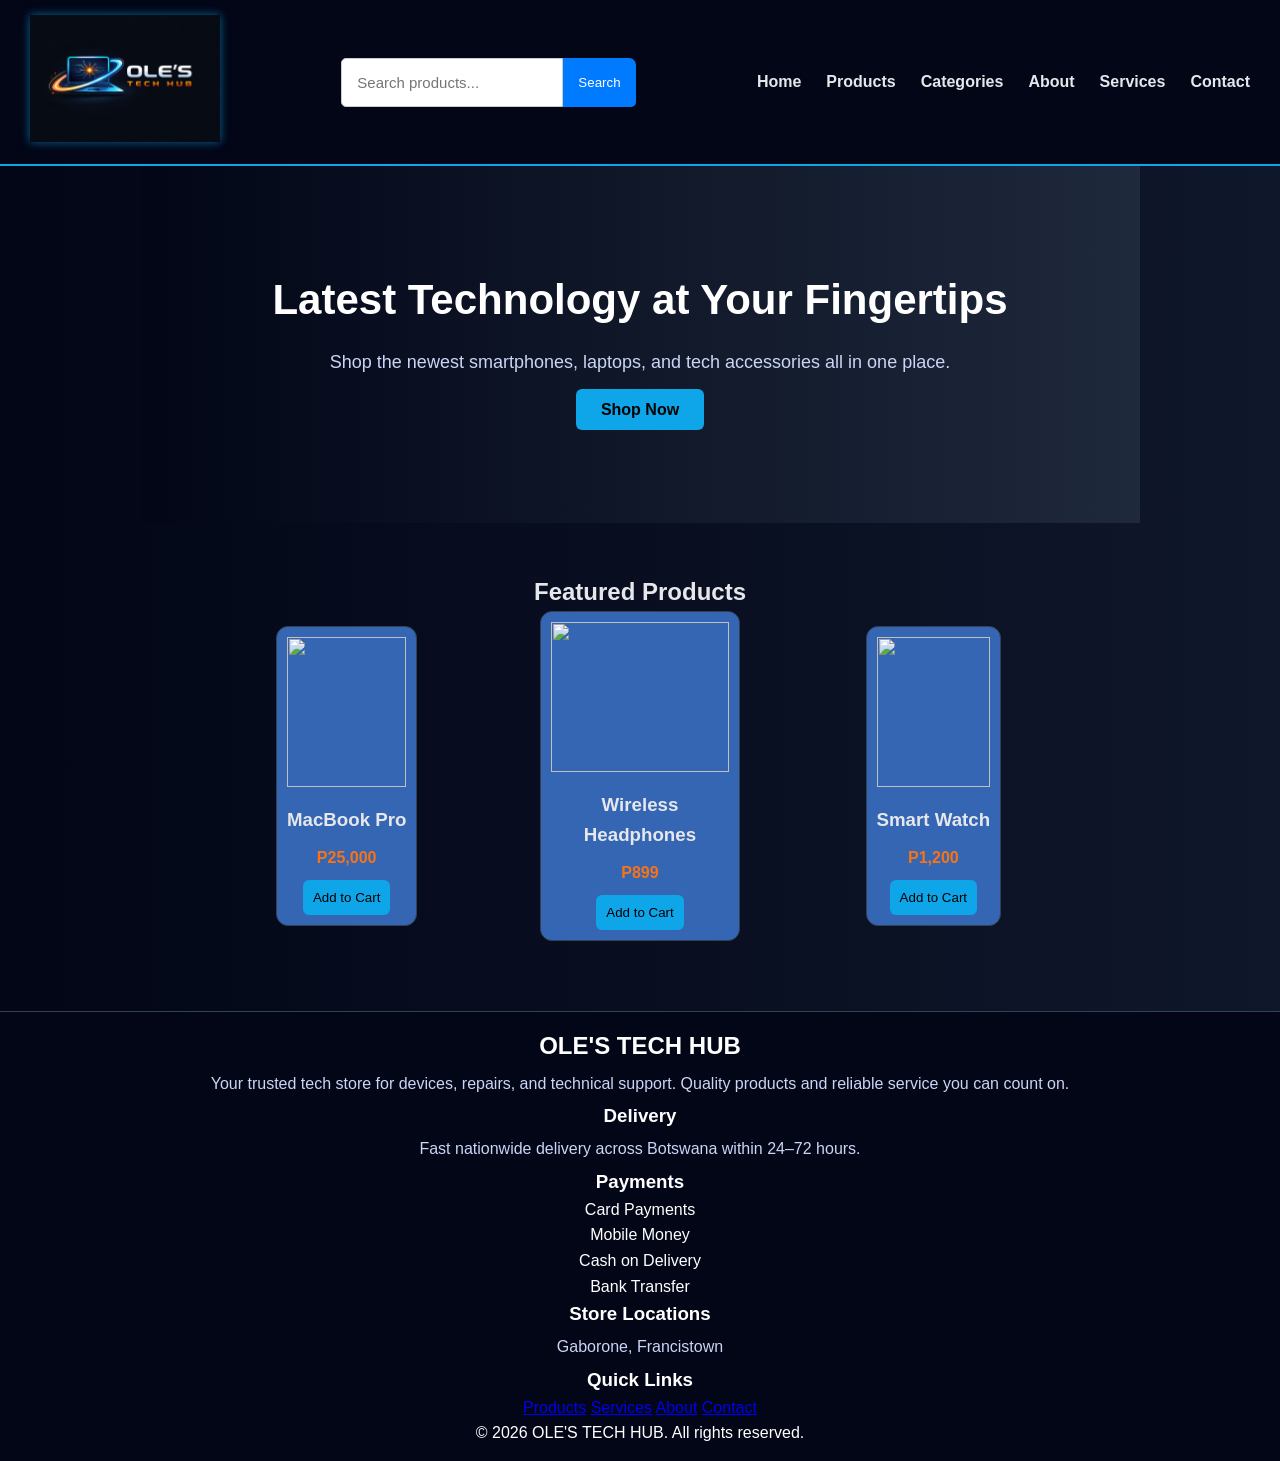
==== commit 323e4f3a: "Add files via upload" ====
--- a/index.html
+++ b/index.html
@@ -8,179 +8,71 @@
 </head>
 <body>
 
-    <!-- Header -->
-    <header>
-        <div class="logo">
-    <img src="images/logo.png" alt="OLE'S TECH HUB Logo">
-</div>
+<header>
+    <div class="logo">
+        <img src="images/logo.png" alt="OLE'S TECH HUB Logo">
+    </div>
 
-<div class="search-container">
-  <input type="text" id="searchInput" placeholder="Search products..." />
-  <button onclick="searchSite()">Search</button>
-</div>
+    <div class="search-container">
+        <input type="text" id="searchInput" placeholder="Search products..." />
+        <button onclick="searchSite()">Search</button>
+    </div>
 
-        <nav>
-            <ul>
-                <li><a href="#home">Home</a></li>
-                <li><a href="#products">Products</a></li>
-                <li><a href="#about">About</a></li>
-                <li><a href="#services">Services</a></li>
-                <li><a href="#contact">Contact</a></li>
-            </ul>
-        </nav>
-    </header>
+    <nav>
+        <ul>
+            <li><a href="index.html">Home</a></li>
+            <li><a href="products.html">Products</a></li>
+            <li><a href="categories.html">Categories</a></li>
+            <li><a href="about.html">About</a></li>
+            <li><a href="services.html">Services</a></li>
+            <li><a href="contact.html">Contact</a></li>
+        </ul>
+    </nav>
+</header>
 
-    <!-- Hero Section -->
-    <section class="hero">
-        <h2>Latest Technology at Your Fingertips</h2>
-        <p>Shop the newest smartphones, laptops, and tech accessories all in one place.</p>
-        <a href="#products" class="hero-button">Shop Now</a>
-    </section>
+<section class="hero">
+    <h2>Latest Technology at Your Fingertips</h2>
+    <p>Shop the newest smartphones, laptops, and tech accessories all in one place.</p>
+    <a href="products.html" class="hero-button">Shop Now</a>
 
-    <!-- Products Section -->
-    <section id="products" class="products">
-        <h2>Our Products</h2>
-
-        <div class="product-grid">
-
-            <div class="card">
-                <img src="https://www.mobiledokan.com/media/apple-iphone-16-ultramarine-official-image.webp">
-                <h3>iPhone 16</h3>
-                <p>P18,999</p>
-                <button>Add to Cart</button>
-            </div>
-
-            <div class="card">
-                <img src="https://5.imimg.com/data5/IJ/RP/MY-42341821/apple-macbookpro-500x500.jpg">
-                <h3>MacBook Pro</h3>
-                <p>P25,000</p>
-                <button>Add to Cart</button>
-            </div>
-
-            <div class="card">
-                <img src="https://cdn-prd-02.pnp.co.za/sys-master/images/he0/h37/11004045918238/silo-product-image-v2-03Nov2022-180146-6009545403806-Straight_on-70128-3619_400Wx400H">
-                <h3>Wireless Headphones</h3>
-                <p>P899</p>
-                <button>Add to Cart</button>
-            </div>
-
-            <div class="card">
-                <img src="https://5.imimg.com/data5/DF/AR/MY-28053121/digital-t-mobile-watch-phone-500x500.jpg">
-                <h3>Smart Watch</h3>
-                <p>P1,200</p>
-                <button>Add to Cart</button>
-            </div>
-
-            <div class="card">
-                <img src="https://media.takealot.com/covers_images/e68c5ccdefc74576a70eb55494b8089e/s-zoom.file">
-                <h3>Keyboard & Mouse Combo</h3>
-                <p>P450</p>
-                <button>Add to Cart</button>
-            </div>
-
-            <div class="card">
-                <img src="https://intelligence.ma/165-large_default/lenovo-essential-compact-wireless-mouse.jpg">
-                <h3>Wireless Mouse</h3>
-                <p>P250</p>
-                <button>Add to Cart</button>
-            </div>
-
-            <div class="card">
-                <img src="https://www.calitta.com/13098-thickbox_default/notebook-backpack-with-free-shipping.jpg">
-                <h3>Laptop Backpack</h3>
-                <p>P350</p>
-                <button>Add to Cart</button>
-            </div>
-
-        </div>
-    </section>
-
-
-    <!-- About Section -->
-    <section id="about">
-    <h2>About Us</h2>
-
-    <p>
-        OLE'S TECH HUB is a modern technology store dedicated to making quality devices and technical support
-        accessible, affordable, and reliable for everyone. We are passionate about helping people stay connected
-        in a fast-moving digital world.
-
-
-
-    </p>
-
-    <h3>🎯 Our Mission</h3>
-    <p>
-        Our mission is to provide affordable, high-quality technology products and dependable repair services.
-        We aim to make everyday tech problems easier by offering quick solutions, honest advice, and customer-focused support.
-
-
-
-    </p>
-
-    <h3>🌍 Our Vision</h3>
-    <p>
-        Our vision of OLE'S TECH HUB is to be the go-to-destination for tech enthusiasts, providing a seamless shopping experience to customers making their lives easier and enjoyable.
-
-
-        
-    </p>
 </section>
 
-    <section id="services">
-    <h2>Our Services</h2>
+<section class="products">
+    <h2>Featured Products</h2>
 
-    <div class="services-container">
+    <div class="product-grid">
 
-        <!-- Service 1 -->
-        <div class="service-card">
-            <h3>🔧 Repairs & Maintenance</h3>
-            <p>
-                We offer professional repair services including screen replacements, 
-                battery issues, software updates, and more to keep your devices running smoothly.
-            </p>
+        <!-- Laptop -->
+        <div class="card">
+            <img src="https://5.imimg.com/data5/IJ/RP/MY-42341821/apple-macbookpro-500x500.jpg">
+            <h3>MacBook Pro</h3>
+            <p>P25,000</p>
+            <button>Add to Cart</button>
         </div>
 
-        <!-- Service 2 -->
-        <div class="service-card">
-            <h3>💻 Device Sales</h3>
-                        <p>
-                We sell a wide range of modern technology including smartphones, laptops, 
-                and accessories at affordable prices.
-            </p>
+        <!-- Headphones -->
+        <div class="card">
+            <img src="https://cdn-prd-02.pnp.co.za/sys-master/images/he0/h37/11004045918238/silo-product-image-v2-03Nov2022-180146-6009545403806-Straight_on-70128-3619_400Wx400H">
+            <h3>Wireless Headphones</h3>
+            <p>P899</p>
+            <button>Add to Cart</button>
         </div>
 
-        <!-- Service 3 -->
-        <div class="service-card">
-            <h3>🛠️ Technical Support</h3>
-            <p>
-                Get expert advice and troubleshooting support for all your devices. 
-                We help solve both hardware and software problems efficiently.
-            </p>
+        <!-- Smartwatch -->
+        <div class="card">
+            <img src="https://5.imimg.com/data5/DF/AR/MY-28053121/digital-t-mobile-watch-phone-500x500.jpg">
+            <h3>Smart Watch</h3>
+            <p>P1,200</p>
+            <button>Add to Cart</button>
         </div>
 
     </div>
-    
 </section>
-    <!-- Contact Section -->
-    <section id="contact">
-        <h2>Contact Us</h2>
-        <p>Email: support@olestechhub.com | Phone: +267 123 4567</p>
 
-        <form>
-            <input type="text" placeholder="Your Name" required>
-            <input type="email" placeholder="Your Email" required>
-            <textarea placeholder="Your Message" required></textarea>
-            <button type="submit">Send</button>
-        </form>
-    </section>
-
-    <!-- Footer -->
-    <footer class="footer">
+<footer class="footer">
 
     <div class="footer-grid">
 
-        <!-- Brand -->
         <div class="footer-box">
             <h2 class="footer-logo">OLE'S TECH HUB</h2>
             <p>
@@ -189,38 +81,32 @@
             </p>
         </div>
 
-        <!-- Delivery -->
         <div class="footer-box">
             <h3>Delivery</h3>
             <p>Fast nationwide delivery across Botswana within 24–72 hours.</p>
-            <a href="#">Delivery Policy</a>
         </div>
 
-        <!-- Payments -->
         <div class="footer-box">
             <h3>Payments</h3>
             <ul>
-                <li>💳 Card Payments</li>
-                <li>📱 Mobile Money</li>
-                <li>💵 Cash on Delivery</li>
-                <li>🏦 Bank Transfer</li>
+                <li>Card Payments</li>
+                <li>Mobile Money</li>
+                <li>Cash on Delivery</li>
+                <li>Bank Transfer</li>
             </ul>
-            <a href="#">Payment Info</a>
         </div>
 
         <div class="footer-box">
-    <h3>Store Locations</h3>
-    <p>📍 Gaborone, Game City Mall, Botswana</p>
-    <p>📍 Francistown, Blue Jacket Street, Botswana</p>
-</div>
+            <h3>Store Locations</h3>
+            <p>Gaborone, Francistown</p>
+        </div>
 
-        <!-- Quick Links -->
         <div class="footer-box">
             <h3>Quick Links</h3>
-            <a href="#products">Products</a>
-            <a href="#services">Services</a>
-            <a href="#about">About</a>
-            <a href="#contact">Contact</a>
+            <a href="products.html">Products</a>
+            <a href="services.html">Services</a>
+            <a href="about.html">About</a>
+            <a href="contact.html">Contact</a>
         </div>
 
     </div>
@@ -231,29 +117,22 @@
 
 </footer>
 
-    <!-- Simple Cart Script -->
-    <script>
-        const buttons = document.querySelectorAll(".card button");
-
-        buttons.forEach(button => {
-            button.addEventListener("click", () => {
-                alert("Product added to cart!");
-            });
-        });
-    </script>
-
 <script>
 function searchSite() {
   let input = document.getElementById("searchInput").value.toLowerCase();
-  let items = document.querySelectorAll(".searchable");
+  let items = document.querySelectorAll(".searchable")
 
   items.forEach(item => {
-    item.style.display = item.innerText.toLowerCase().includes(input)
-      ? ""
-      : "none";
+    let text = item.innerText.toLowerCase();
+
+    if (text.includes(input)) {
+      item.style.display = "block";
+    } else {
+      item.style.display = "none";
+    }
   });
 }
 </script>
 
 </body>
-</html>
+</html>
--- a/style.css
+++ b/style.css
@@ -1,3 +1,4 @@
+/* Reset */
 * {
     margin: 0;
     padding: 0;
@@ -115,8 +116,9 @@
 
 .card img {
     width: 100%;
-    border-radius: 8px;
-}
+    height: auto;
+}
+
 
 .card h3 {
     margin: 10px 0;
@@ -257,15 +259,15 @@
 .search-container {
     display: flex;
     justify-content: center;
-    margin: 30px auto;
-    max-width: 600px;
+    margin: 20x auto;
+    max-width: 50px;
     width: 95%;
 }
 
 .search-container input {
     flex: 1;
     padding: 15px;
-    font-size: 20px;
+    font-size: 15px;
     border: 1px solid #ccc;
     border-radius: 5px 0 0 5px;
     outline: none;
@@ -305,3 +307,29 @@
         flex-direction: column;
     }
 }
+
+/* ===== FIX PRODUCT SIZE (ADD AT BOTTOM) ===== */
+
+.products {
+    max-width: 900px;
+    margin: auto;
+}
+
+.product-grid {
+    display: grid;
+    grid-template-columns: repeat(auto-fit, minmax(180px, 1fr));
+    gap: 20px;
+    justify-content: center;
+}
+
+.card {
+    max-width: 200px;
+    margin: auto;
+    padding: 10px;
+}
+
+.card img {
+    width: 100%;
+    height: 150px;
+    object-fit: cover;
+}
